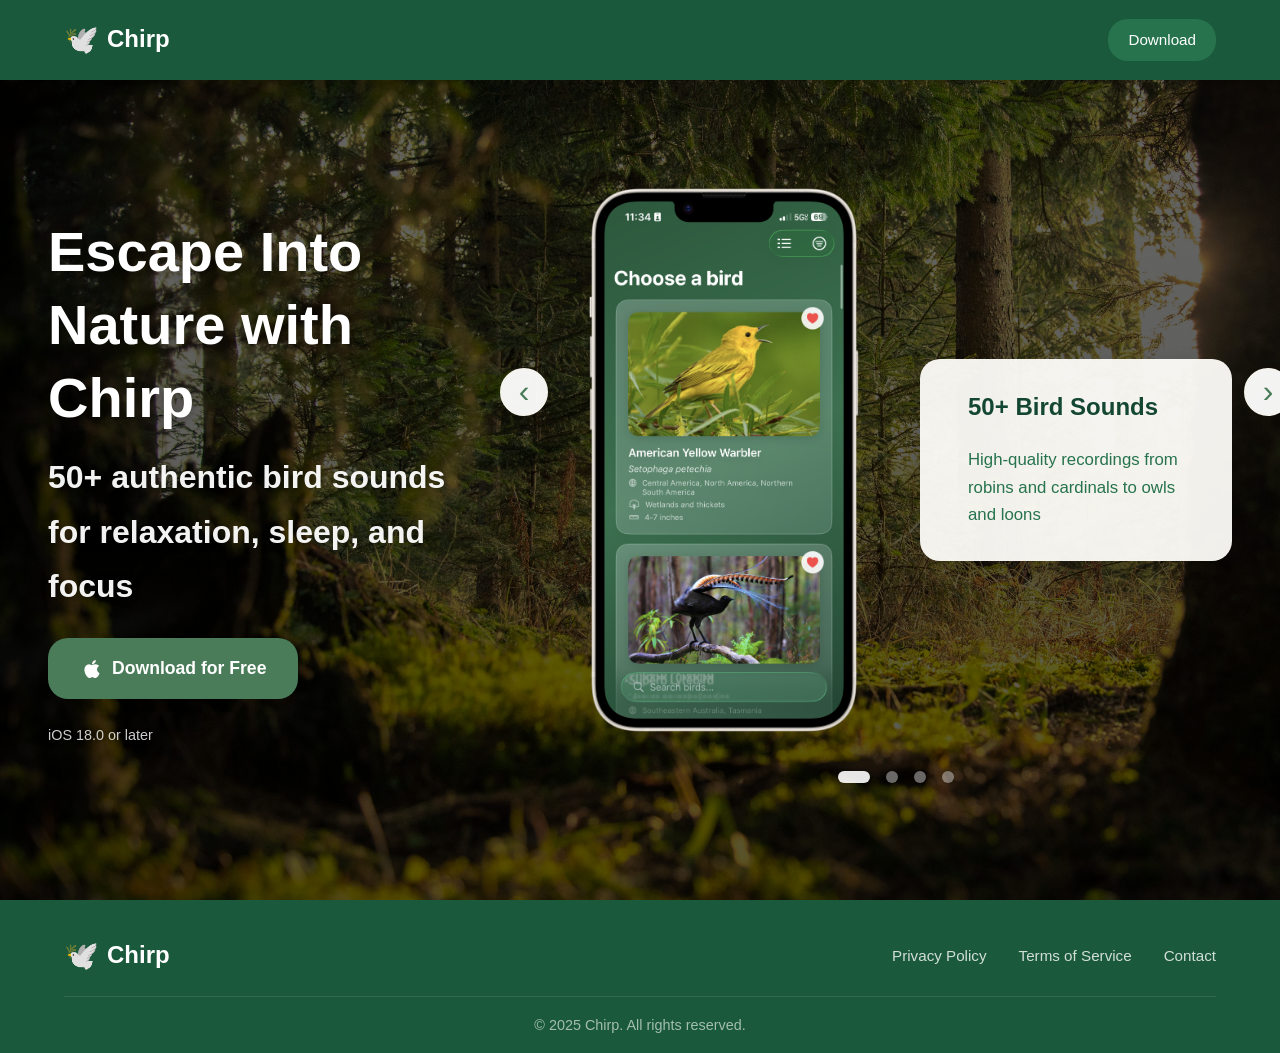
==== index.html @ 49bfe047 "first commit" ====
<!DOCTYPE html>
<html lang="en">
<head>
    <meta charset="UTF-8">
    <meta name="viewport" content="width=device-width, initial-scale=1.0">

    <!-- SEO Meta Tags -->
    <title>Chirp - Listen to Bird Sounds | Relaxing Nature Sounds App</title>
    <meta name="description" content="Escape into nature with Chirp. Listen to over 50 authentic bird songs and calls. Relaxing bird sounds app perfect for sleep, meditation, and study. Download now on iOS.">
    <meta name="keywords" content="bird sounds app, listen to bird songs, relaxing nature sounds, Chirp app, bird calls, nature sounds, meditation sounds, sleep sounds, birdsong app">
    <meta name="author" content="Chirp">

    <!-- Open Graph Meta Tags for Social Sharing -->
    <meta property="og:title" content="Chirp - Listen to Bird Sounds | Relaxing Nature Sounds App">
    <meta property="og:description" content="Discover over 50 authentic bird calls paired with stunning photos. Perfect for relaxation, sleep, and connecting with nature.">
    <meta property="og:type" content="website">
    <meta property="og:url" content="https://yourchirpapp.com">
    <meta property="og:image" content="https://yourchirpapp.com/og-image.jpg">

    <!-- Twitter Card Meta Tags -->
    <meta name="twitter:card" content="summary_large_image">
    <meta name="twitter:title" content="Chirp - Listen to Bird Sounds">
    <meta name="twitter:description" content="Escape into nature with over 50 authentic bird sounds. Perfect for relaxation and sleep.">
    <meta name="twitter:image" content="https://yourchirpapp.com/twitter-image.jpg">

    <!-- Favicon -->
    <link rel="icon" type="image/png" href="favicon.png">
    <link rel="apple-touch-icon" href="apple-touch-icon.png">

    <link rel="stylesheet" href="styles.css">
</head>
<body>
    <!-- Navigation -->
    <nav class="navbar">
        <div class="container">
            <div class="nav-brand">
                <span class="logo-icon">🕊️</span>
                <span class="brand-name">Chirp</span>
            </div>
            <div class="nav-links">
                <a href="#download" class="btn-download-nav">Download</a>
            </div>
        </div>
    </nav>

    <!-- Hero Section -->
    <header class="hero">
        <div class="container hero-container">
            <div class="hero-content">
                <h1>Escape Into Nature with Chirp</h1>
                <p class="hero-subtitle">50+ authentic bird sounds for relaxation, sleep, and focus</p>
                <div class="hero-cta">
                    <a href="https://apps.apple.com/app/chirp" class="btn-primary" target="_blank" rel="noopener">
                        <svg class="apple-icon" viewBox="0 0 24 24" fill="currentColor">
                            <path d="M17.05 20.28c-.98.95-2.05.8-3.08.35-1.09-.46-2.09-.48-3.24 0-1.44.62-2.2.44-3.06-.35C2.79 15.25 3.51 7.59 9.05 7.31c1.35.07 2.29.74 3.08.8 1.18-.24 2.31-.93 3.57-.84 1.51.12 2.65.72 3.4 1.8-3.12 1.87-2.38 5.98.48 7.13-.57 1.5-1.31 2.99-2.54 4.09l.01-.01zM12.03 7.25c-.15-2.23 1.66-4.07 3.74-4.25.29 2.58-2.34 4.5-3.74 4.25z"/>
                        </svg>
                        Download for Free
                    </a>
                </div>
                <p class="hero-note">iOS 18.0 or later</p>
            </div>

            <div class="hero-carousel">
                <div class="carousel-container">
                    <div class="carousel-slide active">
                        <div class="carousel-screenshot">
                            <img src="assets/screenshots/bird-selection.png" alt="Chirp app bird list interface" class="screenshot">
                        </div>
                        <div class="carousel-feature">
                            <h3>50+ Bird Sounds</h3>
                            <p>High-quality recordings from robins and cardinals to owls and loons</p>
                        </div>
                    </div>

                    <div class="carousel-slide">
                        <div class="carousel-screenshot">
                            <img src="assets/screenshots/background-sounds.png" alt="Now playing with ambient sounds" class="screenshot">
                        </div>
                        <div class="carousel-feature">
                            <h3>Mix with Nature</h3>
                            <p>Add rain, ocean waves, or streams to create your perfect soundscape</p>
                        </div>
                    </div>

                    <div class="carousel-slide">
                        <div class="carousel-screenshot">
                            <img src="assets/screenshots/bird-details.png" alt="Bird detail with playing interface" class="screenshot">
                        </div>
                        <div class="carousel-feature">
                            <h3>Learn & Discover</h3>
                            <p>Beautiful photos and details about each bird species</p>
                        </div>
                    </div>

                    <div class="carousel-slide">
                        <div class="carousel-screenshot">
                            <img src="assets/screenshots/sleep-timer.png" alt="Sleep timer feature" class="screenshot">
                        </div>
                        <div class="carousel-feature">
                            <h3>Sleep Timer</h3>
                            <p>Set a timer to drift off peacefully while your favorite birds sing you to sleep</p>
                        </div>
                    </div>
                </div>

                <button class="carousel-btn carousel-prev" aria-label="Previous slide">‹</button>
                <button class="carousel-btn carousel-next" aria-label="Next slide">›</button>

                <div class="carousel-dots">
                    <button class="carousel-dot active" aria-label="Go to slide 1"></button>
                    <button class="carousel-dot" aria-label="Go to slide 2"></button>
                    <button class="carousel-dot" aria-label="Go to slide 3"></button>
                    <button class="carousel-dot" aria-label="Go to slide 4"></button>
                </div>
            </div>
        </div>
    </header>

    <!-- Footer -->
    <footer class="footer">
        <div class="container">
            <div class="footer-content">
                <div class="footer-brand">
                    <span class="logo-icon">🕊️</span>
                    <span class="brand-name">Chirp</span>
                </div>
                <div class="footer-links">
                    <a href="#privacy">Privacy Policy</a>
                    <a href="#terms">Terms of Service</a>
                    <a href="#contact">Contact</a>
                </div>
            </div>
            <div class="footer-bottom">
                <p>&copy; 2025 Chirp. All rights reserved.</p>
            </div>
        </div>
    </footer>

    <script src="script.js"></script>
</body>
</html>
---- styles.css ----
/* ===================================
   RESET & BASE STYLES
   =================================== */

* {
    margin: 0;
    padding: 0;
    box-sizing: border-box;
}

:root {
    /* Nature-inspired color palette */
    --color-primary: #4A7C59;        /* Forest green */
    --color-primary-dark: #3A5F47;   /* Darker green */
    --color-primary-light: #6B9E7A;  /* Lighter green */
    --color-secondary: #7AB8C9;      /* Sky blue */
    --color-accent: #F4A460;         /* Warm sand/orange */

    --color-bg-primary: #FDFCF8;     /* Soft cream */
    --color-bg-secondary: #F5F3ED;   /* Light beige */
    --color-bg-tertiary: #E8F5E9;    /* Very light green */

    --color-text-primary: #2C3E3C;   /* Dark forest */
    --color-text-secondary: #5A6E6C; /* Muted green-grey */
    --color-text-light: #7A8F8D;     /* Light grey-green */

    --color-white: #FFFFFF;

    /* Shadows */
    --shadow-sm: 0 2px 4px rgba(0, 0, 0, 0.05);
    --shadow-md: 0 4px 12px rgba(0, 0, 0, 0.08);
    --shadow-lg: 0 8px 24px rgba(0, 0, 0, 0.12);

    /* Spacing */
    --spacing-xs: 0.5rem;
    --spacing-sm: 1rem;
    --spacing-md: 1.5rem;
    --spacing-lg: 2rem;
    --spacing-xl: 3rem;
    --spacing-xxl: 4rem;

    /* Typography */
    --font-primary: -apple-system, BlinkMacSystemFont, 'Segoe UI', Roboto, 'Helvetica Neue', Arial, sans-serif;
    --font-secondary: Georgia, 'Times New Roman', serif;

    /* Border radius */
    --radius-sm: 8px;
    --radius-md: 12px;
    --radius-lg: 20px;
    --radius-xl: 30px;

    /* Transitions */
    --transition: all 0.3s cubic-bezier(0.4, 0, 0.2, 1);
}

html {
    scroll-behavior: smooth;
}

body {
    font-family: var(--font-primary);
    color: var(--color-text-primary);
    background-color: var(--color-bg-primary);
    line-height: 1.7;
    overflow-x: hidden;
}

.container {
    max-width: 1200px;
    margin: 0 auto;
    padding: 0 var(--spacing-md);
}

h1, h2, h3, h4, h5, h6 {
    font-weight: 600;
    line-height: 1.3;
    color: var(--color-text-primary);
}

h1 {
    font-size: clamp(2.5rem, 5vw, 3.5rem);
    margin-bottom: var(--spacing-md);
}

h2 {
    font-size: clamp(2rem, 4vw, 2.75rem);
    margin-bottom: var(--spacing-md);
}

h3 {
    font-size: clamp(1.25rem, 2.5vw, 1.5rem);
    margin-bottom: var(--spacing-sm);
}

p {
    margin-bottom: var(--spacing-md);
    color: var(--color-text-secondary);
}

a {
    text-decoration: none;
    color: inherit;
    transition: var(--transition);
}

img {
    max-width: 100%;
    height: auto;
    display: block;
}

/* ===================================
   NAVIGATION
   =================================== */

.navbar {
    position: fixed;
    top: 0;
    left: 0;
    right: 0;
    background: #1a593b;
    backdrop-filter: blur(10px);
    box-shadow: var(--shadow-sm);
    z-index: 1000;
    padding: var(--spacing-sm) 0;
}

.navbar .container {
    display: flex;
    justify-content: space-between;
    align-items: center;
}

.nav-brand {
    display: flex;
    align-items: center;
    gap: var(--spacing-xs);
    font-size: 1.5rem;
    font-weight: 700;
    color: var(--color-white);
}

.logo-icon {
    font-size: 1.75rem;
}

.nav-links {
    display: flex;
    gap: var(--spacing-lg);
    align-items: center;
}

.nav-links a {
    color: rgba(255, 255, 255, 0.9);
    font-weight: 500;
    font-size: 0.95rem;
    transition: var(--transition);
}

.nav-links a:hover {
    color: var(--color-white);
}

.btn-download-nav {
    background: #26734d;
    color: var(--color-white) !important;
    padding: 0.5rem 1.25rem;
    border-radius: var(--radius-lg);
    font-weight: 600;
}

.btn-download-nav:hover {
    background: #144733;
    transform: translateY(-2px);
    box-shadow: var(--shadow-md);
}

/* ===================================
   HERO SECTION
   =================================== */

.hero {
    position: relative;
    min-height: 100vh;
    display: flex;
    align-items: center;
    justify-content: center;
    padding: calc(80px + var(--spacing-xl)) var(--spacing-md) var(--spacing-xxl);
    background: linear-gradient(rgba(0, 0, 0, 0.6), rgba(0, 0, 0, 0.65)), url('assets/hero-bg.jpg') center/cover no-repeat;
    overflow: hidden;
}

.hero-container {
    display: grid;
    grid-template-columns: 1fr 1.5fr;
    gap: var(--spacing-xxl);
    align-items: center;
    max-width: 1400px;
}

.hero-content {
    position: relative;
    z-index: 1;
    text-align: left;
}

.hero-carousel {
    position: relative;
    width: 100%;
}

.carousel-container {
    position: relative;
    overflow: hidden;
}

.carousel-slide {
    display: none;
    flex-direction: row;
    align-items: center;
    gap: var(--spacing-lg);
}

.carousel-slide.active {
    display: flex;
    animation: fadeIn 0.5s ease-in-out;
}

@keyframes fadeIn {
    from {
        opacity: 0;
    }
    to {
        opacity: 1;
    }
}

.carousel-screenshot {
    flex-shrink: 0;
    padding: 0 var(--spacing-md);
}

.carousel-screenshot .screenshot {
    width: 100%;
    max-width: 280px;
    height: auto;
}

.carousel-feature {
    flex: 1;
    text-align: left;
    background: rgba(253, 252, 248, 0.95);
    padding: var(--spacing-lg) var(--spacing-xl);
    border-radius: var(--radius-lg);
    box-shadow: 0 4px 16px rgba(0, 0, 0, 0.15);
}

.carousel-feature h3 {
    font-size: 1.5rem;
    color: #144733;
    margin-bottom: var(--spacing-md);
    font-weight: 700;
}

.carousel-feature p {
    font-size: 1.05rem;
    color: #26734d;
    line-height: 1.65;
    font-weight: 400;
    margin: 0;
}

.carousel-btn {
    position: absolute;
    top: 35%;
    transform: translateY(-50%);
    background: rgba(255, 255, 255, 0.95);
    border: 2px solid var(--color-bg-secondary);
    border-radius: 50%;
    width: 48px;
    height: 48px;
    font-size: 2rem;
    color: var(--color-primary);
    cursor: pointer;
    transition: var(--transition);
    box-shadow: var(--shadow-md);
    z-index: 10;
}

.carousel-btn:hover {
    background: var(--color-white);
    transform: translateY(-50%) scale(1.1);
    box-shadow: var(--shadow-lg);
    border-color: var(--color-primary-light);
}

.carousel-prev {
    left: -60px;
}

.carousel-next {
    right: -60px;
}

.carousel-dots {
    display: flex;
    justify-content: center;
    gap: var(--spacing-sm);
    margin-top: var(--spacing-lg);
}

.carousel-dot {
    width: 12px;
    height: 12px;
    border-radius: 50%;
    background: rgba(255, 255, 255, 0.4);
    border: none;
    cursor: pointer;
    transition: var(--transition);
    padding: 0;
}

.carousel-dot.active {
    background: rgba(255, 255, 255, 0.9);
    width: 32px;
    border-radius: 6px;
}

.carousel-dot:hover {
    background: rgba(255, 255, 255, 0.6);
}

.hero h1 {
    color: var(--color-white);
    margin-bottom: var(--spacing-sm);
    text-shadow: 0 2px 8px rgba(0, 0, 0, 0.3);
}

.hero-subtitle {
    font-size: clamp(1.5rem, 3vw, 2rem);
    color: rgba(255, 255, 255, 0.95);
    font-weight: 600;
    margin-bottom: var(--spacing-md);
    text-shadow: 0 2px 8px rgba(0, 0, 0, 0.3);
}

.hero-description {
    font-size: clamp(1rem, 2vw, 1.25rem);
    color: rgba(255, 255, 255, 0.9);
    line-height: 1.8;
    margin-bottom: var(--spacing-xl);
    text-shadow: 0 2px 8px rgba(0, 0, 0, 0.3);
}

.hero-cta {
    margin-bottom: var(--spacing-md);
}

.hero-note {
    font-size: 0.9rem;
    color: rgba(255, 255, 255, 0.8);
    margin: 0;
    text-shadow: 0 2px 8px rgba(0, 0, 0, 0.3);
}

/* ===================================
   BUTTONS
   =================================== */

.btn-primary {
    display: inline-flex;
    align-items: center;
    gap: var(--spacing-xs);
    background: var(--color-primary);
    color: var(--color-white);
    padding: 1rem 2rem;
    border-radius: var(--radius-lg);
    font-weight: 600;
    font-size: 1.1rem;
    box-shadow: var(--shadow-md);
    transition: var(--transition);
    border: none;
    cursor: pointer;
}

.btn-primary:hover {
    background: var(--color-primary-dark);
    transform: translateY(-3px);
    box-shadow: var(--shadow-lg);
}

.btn-primary:active {
    transform: translateY(-1px);
}

.btn-large {
    padding: 1.25rem 2.5rem;
    font-size: 1.2rem;
}

.apple-icon {
    width: 24px;
    height: 24px;
}


/* ===================================
   FEATURES SECTION
   =================================== */

.features {
    padding: var(--spacing-xxl) var(--spacing-md);
    background: var(--color-white);
}

.section-title {
    text-align: center;
    color: var(--color-primary);
    margin-bottom: var(--spacing-xxl);
}

.feature-showcase {
    max-width: 1100px;
    margin: 0 auto;
    display: flex;
    flex-direction: column;
    gap: var(--spacing-xxl);
}

.feature-item {
    display: grid;
    grid-template-columns: 1fr 1fr;
    gap: var(--spacing-xl);
    align-items: center;
}

.feature-item-reverse {
    direction: rtl;
}

.feature-item-reverse > * {
    direction: ltr;
}

.feature-screenshot {
    display: flex;
    justify-content: center;
    align-items: center;
    padding: var(--spacing-lg);
    background: var(--color-bg-secondary);
    border-radius: var(--radius-lg);
}

.feature-screenshot .screenshot {
    width: 100%;
    max-width: 300px;
    height: auto;
    border-radius: var(--radius-md);
    box-shadow: var(--shadow-lg);
}

.feature-details {
    padding: var(--spacing-lg);
}

.feature-icon {
    font-size: 3rem;
    margin-bottom: var(--spacing-md);
    display: block;
}

.feature-details h3 {
    color: var(--color-primary);
    font-size: 1.75rem;
    margin-bottom: var(--spacing-md);
}

.feature-details p {
    font-size: 1.1rem;
    line-height: 1.7;
    color: var(--color-text-secondary);
    margin: 0;
}


/* ===================================
   CTA SECTION
   =================================== */

.cta {
    padding: var(--spacing-xxl) var(--spacing-md);
    background: linear-gradient(135deg, var(--color-primary) 0%, var(--color-primary-dark) 100%);
    color: var(--color-white);
    text-align: center;
}

.cta-content {
    max-width: 700px;
    margin: 0 auto;
}

.cta h2 {
    color: var(--color-white);
    margin-bottom: var(--spacing-md);
}

.cta p {
    font-size: 1.2rem;
    color: rgba(255, 255, 255, 0.9);
    margin-bottom: var(--spacing-xl);
}

.cta .btn-primary {
    background: var(--color-white);
    color: var(--color-primary);
}

.cta .btn-primary:hover {
    background: var(--color-bg-primary);
    transform: translateY(-3px);
}

/* ===================================
   FOOTER
   =================================== */

.footer {
    background: #1a593b;
    color: var(--color-white);
    padding: var(--spacing-lg) var(--spacing-md) var(--spacing-sm);
}

.footer-content {
    display: flex;
    flex-wrap: wrap;
    justify-content: space-between;
    align-items: center;
    gap: var(--spacing-md);
    margin-bottom: var(--spacing-sm);
}

.footer-brand {
    display: flex;
    align-items: center;
    gap: var(--spacing-xs);
    font-size: 1.5rem;
    font-weight: 700;
}

.footer-links {
    display: flex;
    gap: var(--spacing-lg);
    flex-wrap: wrap;
}

.footer-links a {
    color: rgba(255, 255, 255, 0.8);
    font-size: 0.95rem;
    transition: var(--transition);
}

.footer-links a:hover {
    color: var(--color-white);
}

.social-links {
    display: flex;
    gap: var(--spacing-md);
}

.social-icon {
    width: 40px;
    height: 40px;
    display: flex;
    align-items: center;
    justify-content: center;
    background: rgba(255, 255, 255, 0.1);
    border-radius: 50%;
    transition: var(--transition);
}

.social-icon svg {
    width: 20px;
    height: 20px;
    fill: var(--color-white);
}

.social-icon:hover {
    background: var(--color-primary);
    transform: translateY(-3px);
}

.footer-bottom {
    text-align: center;
    padding-top: var(--spacing-sm);
    border-top: 1px solid rgba(255, 255, 255, 0.1);
}

.footer-bottom p {
    color: rgba(255, 255, 255, 0.6);
    margin: 0;
    font-size: 0.9rem;
}

/* ===================================
   RESPONSIVE DESIGN
   =================================== */

@media (max-width: 768px) {
    .nav-links {
        gap: var(--spacing-sm);
    }

    .nav-links a:not(.btn-download-nav) {
        display: none;
    }

    .hero {
        padding: calc(80px + var(--spacing-lg)) var(--spacing-md) var(--spacing-lg);
        min-height: auto;
    }

    .hero-container {
        grid-template-columns: 1fr;
        gap: var(--spacing-lg);
    }

    .hero-content {
        text-align: center;
    }

    .carousel-slide {
        flex-direction: column;
        text-align: center;
    }

    .carousel-feature {
        text-align: center;
    }

    .carousel-btn {
        width: 40px;
        height: 40px;
        font-size: 1.5rem;
    }

    .carousel-prev {
        left: -10px;
    }

    .carousel-next {
        right: -10px;
    }

    .carousel-screenshot .screenshot {
        max-width: 250px;
    }

    .feature-item,
    .feature-item-reverse {
        grid-template-columns: 1fr;
        gap: var(--spacing-lg);
        direction: ltr;
    }

    .feature-screenshot {
        order: -1;
    }

    .feature-details {
        text-align: center;
    }

    .footer-content {
        flex-direction: column;
        text-align: center;
    }

    .footer-links {
        justify-content: center;
    }
}

@media (max-width: 480px) {
    :root {
        --spacing-xl: 2rem;
        --spacing-xxl: 2.5rem;
    }

    .btn-primary {
        padding: 0.875rem 1.5rem;
        font-size: 1rem;
    }

    .btn-large {
        padding: 1rem 2rem;
        font-size: 1.1rem;
    }

    .carousel-slide {
        flex-direction: column;
    }

    .carousel-screenshot .screenshot {
        max-width: 220px;
    }

    .carousel-feature h3 {
        font-size: 1.25rem;
    }

    .carousel-feature p {
        font-size: 0.9rem;
    }

    .carousel-btn {
        width: 36px;
        height: 36px;
        font-size: 1.25rem;
    }

    .feature-showcase {
        gap: var(--spacing-xl);
    }

    .feature-details h3 {
        font-size: 1.5rem;
    }

    .feature-details p {
        font-size: 1rem;
    }
}
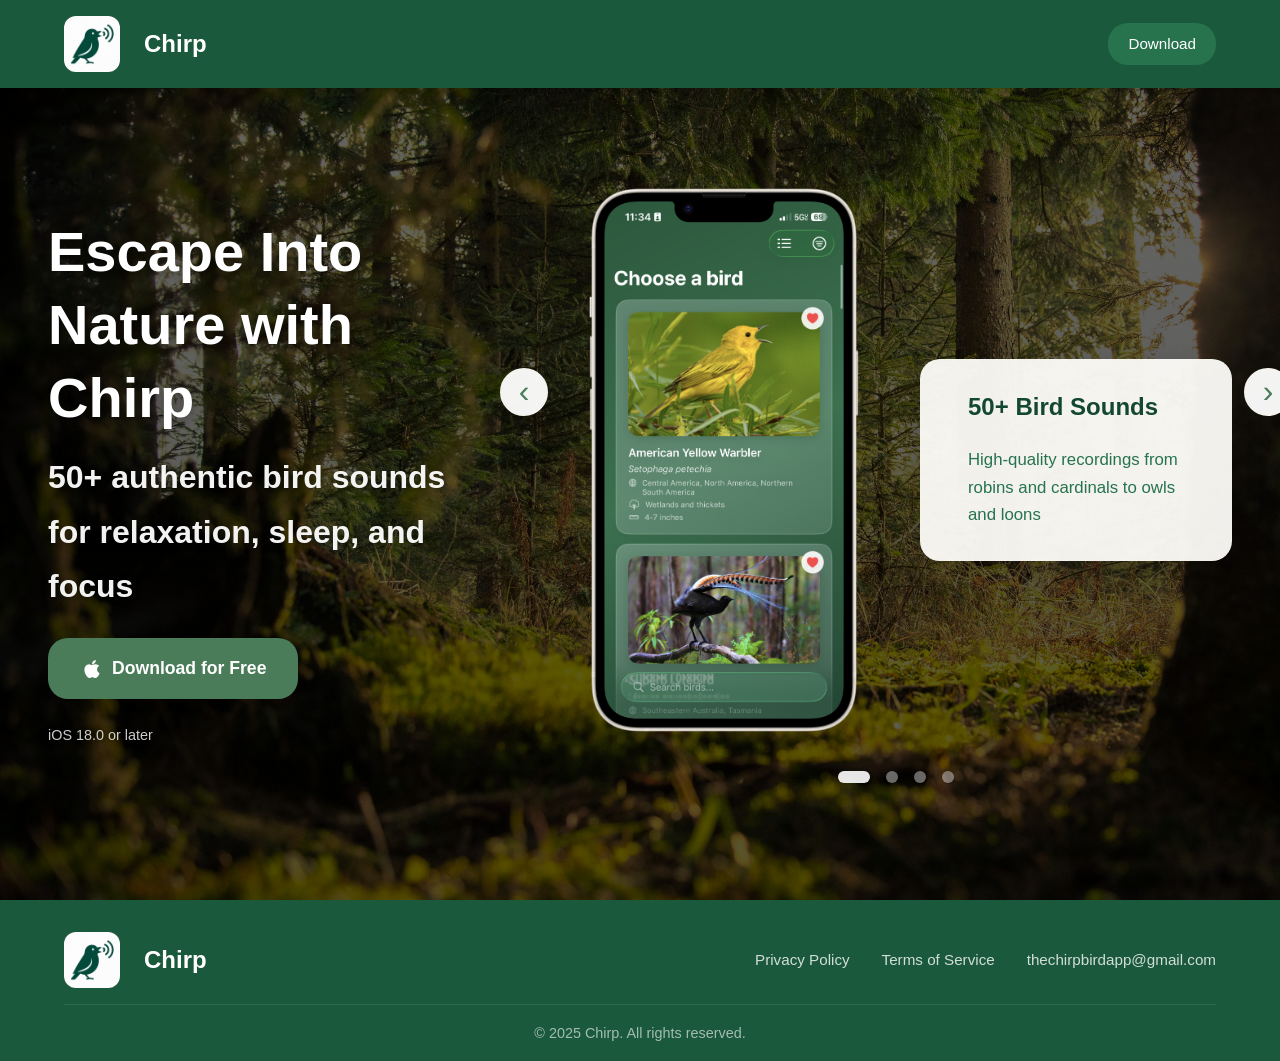
==== commit 3ffcd79c: "policies and app logo" ====
--- a/index.html
+++ b/index.html
@@ -14,18 +14,12 @@
     <meta property="og:title" content="Chirp - Listen to Bird Sounds | Relaxing Nature Sounds App">
     <meta property="og:description" content="Discover over 50 authentic bird calls paired with stunning photos. Perfect for relaxation, sleep, and connecting with nature.">
     <meta property="og:type" content="website">
-    <meta property="og:url" content="https://yourchirpapp.com">
-    <meta property="og:image" content="https://yourchirpapp.com/og-image.jpg">
-
-    <!-- Twitter Card Meta Tags -->
-    <meta name="twitter:card" content="summary_large_image">
-    <meta name="twitter:title" content="Chirp - Listen to Bird Sounds">
-    <meta name="twitter:description" content="Escape into nature with over 50 authentic bird sounds. Perfect for relaxation and sleep.">
-    <meta name="twitter:image" content="https://yourchirpapp.com/twitter-image.jpg">
+    <meta property="og:url" content="https://listen-to-birds.com">
+    <meta property="og:image" content="https://listen-to-birds.com/assets/logo.png">
 
     <!-- Favicon -->
-    <link rel="icon" type="image/png" href="favicon.png">
-    <link rel="apple-touch-icon" href="apple-touch-icon.png">
+    <link rel="icon" type="image/png" href="assets/logo.png">
+    <link rel="apple-touch-icon" href="assets/logo.png">
 
     <link rel="stylesheet" href="styles.css">
 </head>
@@ -34,7 +28,7 @@
     <nav class="navbar">
         <div class="container">
             <div class="nav-brand">
-                <span class="logo-icon">🕊️</span>
+                <img src="assets/logo.png" alt="Chirp logo" class="logo-icon">
                 <span class="brand-name">Chirp</span>
             </div>
             <div class="nav-links">
@@ -121,13 +115,13 @@
         <div class="container">
             <div class="footer-content">
                 <div class="footer-brand">
-                    <span class="logo-icon">🕊️</span>
+                    <img src="assets/logo.png" alt="Chirp logo" class="logo-icon">
                     <span class="brand-name">Chirp</span>
                 </div>
                 <div class="footer-links">
-                    <a href="#privacy">Privacy Policy</a>
-                    <a href="#terms">Terms of Service</a>
-                    <a href="#contact">Contact</a>
+                    <a href="privacy-policy.html">Privacy Policy</a>
+                    <a href="terms-of-service.html">Terms of Service</a>
+                    <a href="mailto:thechirpbirdapp@gmail.com">thechirpbirdapp@gmail.com</a>
                 </div>
             </div>
             <div class="footer-bottom">
--- a/styles.css
+++ b/styles.css
@@ -134,14 +134,17 @@
 .nav-brand {
     display: flex;
     align-items: center;
-    gap: var(--spacing-xs);
+    gap: var(--spacing-md);
     font-size: 1.5rem;
     font-weight: 700;
     color: var(--color-white);
 }
 
 .logo-icon {
-    font-size: 1.75rem;
+    width: 56px;
+    height: 56px;
+    object-fit: contain;
+    border-radius: 12px;
 }
 
 .nav-links {
@@ -542,7 +545,7 @@
 .footer-brand {
     display: flex;
     align-items: center;
-    gap: var(--spacing-xs);
+    gap: var(--spacing-md);
     font-size: 1.5rem;
     font-weight: 700;
 }
